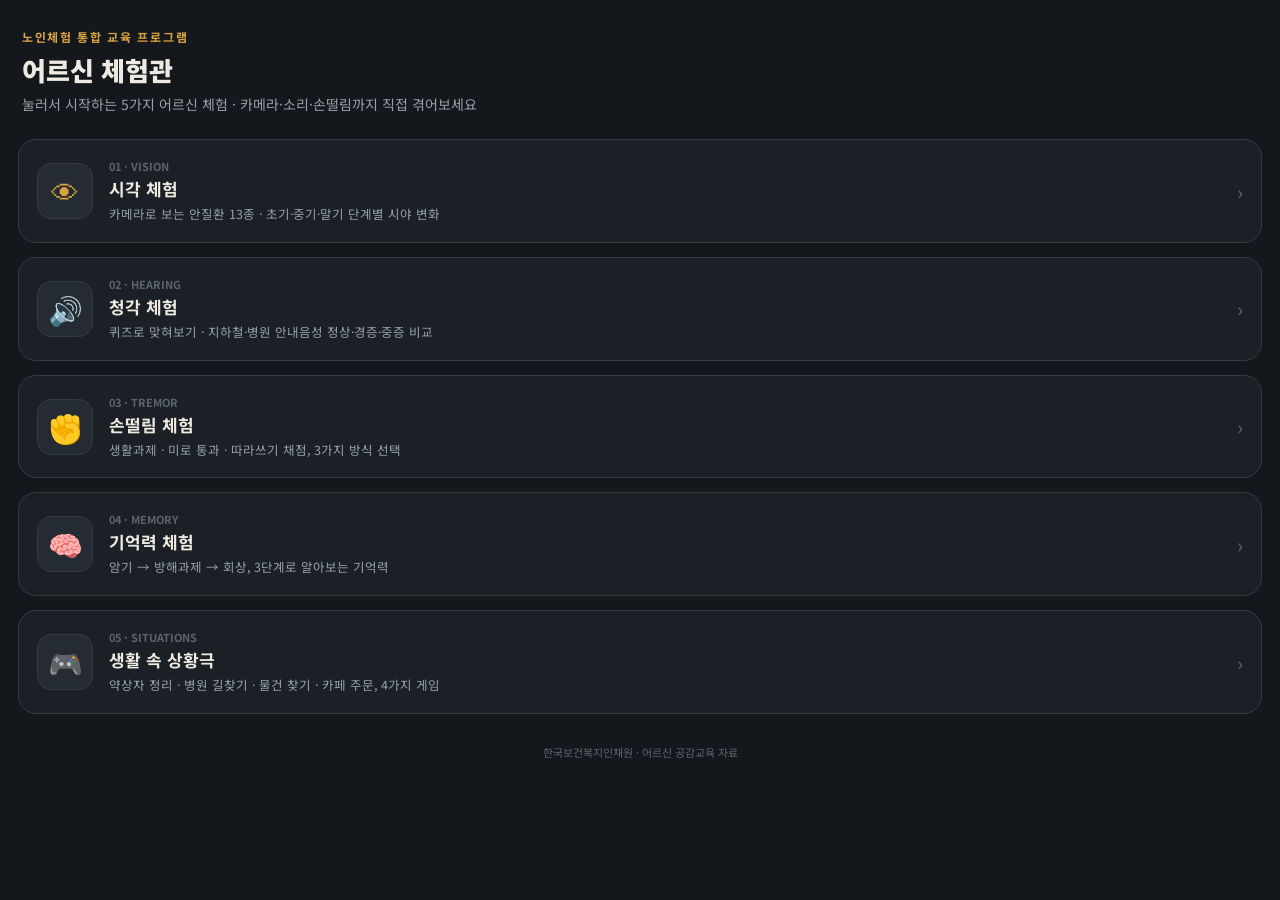
==== index.html @ fb1767cb "Add files via upload" ====
<!DOCTYPE html>
<html lang="ko">
<head>
<meta charset="UTF-8">
<meta name="viewport" content="width=device-width, initial-scale=1, maximum-scale=1, user-scalable=no, viewport-fit=cover">
<meta name="apple-mobile-web-app-capable" content="yes">
<meta name="apple-mobile-web-app-status-bar-style" content="black-translucent">
<meta name="apple-mobile-web-app-title" content="어르신 체험관">
<meta name="theme-color" content="#14181C">
<title>어르신 체험관 · 노인체험 교육 통합 프로그램</title>
<link rel="preconnect" href="https://fonts.googleapis.com">
<link rel="preconnect" href="https://fonts.gstatic.com" crossorigin>
<link href="https://fonts.googleapis.com/css2?family=Noto+Sans+KR:wght@400;500;700;900&family=JetBrains+Mono:wght@400;500;700&display=swap" rel="stylesheet">
<link rel="stylesheet" href="assets/css/theme.css">
<style>
  html,body{ overflow-y:auto; overscroll-behavior-y:contain; }
  #app{ min-height:100%; display:flex; flex-direction:column; padding-top:var(--safe-top); padding-bottom:calc(24px + var(--safe-bottom)); }

  header{ padding:28px 22px 18px; }
  .eyebrow{ font-size:12px; letter-spacing:.14em; color:var(--amber); font-weight:700; }
  h1{ margin:8px 0 6px; font-size:26px; font-weight:900; line-height:1.3; }
  .sub{ font-size:14px; color:var(--ink-dim); line-height:1.6; }

  .grid{ padding:6px 18px 10px; display:flex; flex-direction:column; gap:14px; }

  .card{
    position:relative; display:flex; align-items:center; gap:16px;
    background:var(--bg-panel); border:1px solid var(--line); border-radius:18px;
    padding:18px 18px; overflow:hidden;
  }
  .card:active{ background:var(--bg-panel-2); }
  .card .icon{
    flex:0 0 auto; width:56px; height:56px; border-radius:14px;
    display:flex; align-items:center; justify-content:center; font-size:28px;
    background:var(--bg-panel-2); border:1px solid var(--line);
  }
  .card .body{ flex:1; min-width:0; }
  .card .num{ font-size:11px; color:var(--ink-faint); font-weight:700; }
  .card .title{ font-size:17px; font-weight:700; margin:2px 0 4px; }
  .card .desc{ font-size:12.5px; color:var(--ink-dim); line-height:1.5; }
  .card .chev{ flex:0 0 auto; font-size:20px; color:var(--ink-faint); }

  .c1 .icon{ color:var(--amber); }
  .c2 .icon{ color:var(--sage); }
  .c3 .icon{ color:var(--brick); }
  .c4 .icon{ color:#8FAEDB; }
  .c5 .icon{ color:#C9A8E0; }

  footer{ padding:20px 22px 0; font-size:11px; color:var(--ink-faint); text-align:center; }
</style>
</head>
<body>
<div id="app">
  <header>
    <div class="eyebrow">노인체험 통합 교육 프로그램</div>
    <h1>어르신 체험관</h1>
    <div class="sub">눌러서 시작하는 5가지 어르신 체험 &middot; 카메라·소리·손떨림까지 직접 겪어보세요</div>
  </header>

  <div class="grid">
    <a class="card c1" href="vision.html">
      <div class="icon">&#128065;</div>
      <div class="body">
        <div class="num">01 · VISION</div>
        <div class="title">시각 체험</div>
        <div class="desc">카메라로 보는 안질환 13종 &middot; 초기·중기·말기 단계별 시야 변화</div>
      </div>
      <div class="chev">&#8250;</div>
    </a>

    <a class="card c2" href="hearing.html">
      <div class="icon">&#128266;</div>
      <div class="body">
        <div class="num">02 · HEARING</div>
        <div class="title">청각 체험</div>
        <div class="desc">퀴즈로 맞혀보기 &middot; 지하철·병원 안내음성 정상·경증·중증 비교</div>
      </div>
      <div class="chev">&#8250;</div>
    </a>

    <a class="card c3" href="tremor.html">
      <div class="icon">&#9994;</div>
      <div class="body">
        <div class="num">03 · TREMOR</div>
        <div class="title">손떨림 체험</div>
        <div class="desc">생활과제 · 미로 통과 · 따라쓰기 채점, 3가지 방식 선택</div>
      </div>
      <div class="chev">&#8250;</div>
    </a>

    <a class="card c4" href="memory.html">
      <div class="icon">&#129504;</div>
      <div class="body">
        <div class="num">04 · MEMORY</div>
        <div class="title">기억력 체험</div>
        <div class="desc">암기 &rarr; 방해과제 &rarr; 회상, 3단계로 알아보는 기억력</div>
      </div>
      <div class="chev">&#8250;</div>
    </a>

    <a class="card c5" href="games.html">
      <div class="icon">&#127918;</div>
      <div class="body">
        <div class="num">05 · SITUATIONS</div>
        <div class="title">생활 속 상황극</div>
        <div class="desc">약상자 정리 · 병원 길찾기 · 물건 찾기 · 카페 주문, 4가지 게임</div>
      </div>
      <div class="chev">&#8250;</div>
    </a>
  </div>

  <footer>한국보건복지인재원 &middot; 어르신 공감교육 자료</footer>
</div>
</body>
</html>
---- assets/css/theme.css ----
:root{
  --bg-deep:#14181C;
  --bg-panel:#1B2026;
  --bg-panel-2:#242B32;
  --ink:#EEEAE2;
  --ink-dim:#94A0AA;
  --ink-faint:#5B646D;
  --amber:#D9A441;
  --amber-dim:#8A6C33;
  --brick:#B0574A;
  --sage:#7A9471;
  --line:#333B43;
  --safe-top: env(safe-area-inset-top, 0px);
  --safe-bottom: env(safe-area-inset-bottom, 0px);
}
*{box-sizing:border-box; -webkit-tap-highlight-color:transparent;}
html,body{
  margin:0; padding:0; width:100%; height:100%;
  background:var(--bg-deep); color:var(--ink);
  font-family:'Noto Sans KR',sans-serif;
  overscroll-behavior:none;
}
.mono{ font-family:'JetBrains Mono',monospace; }
a{color:inherit;text-decoration:none;}
button{font-family:inherit;}
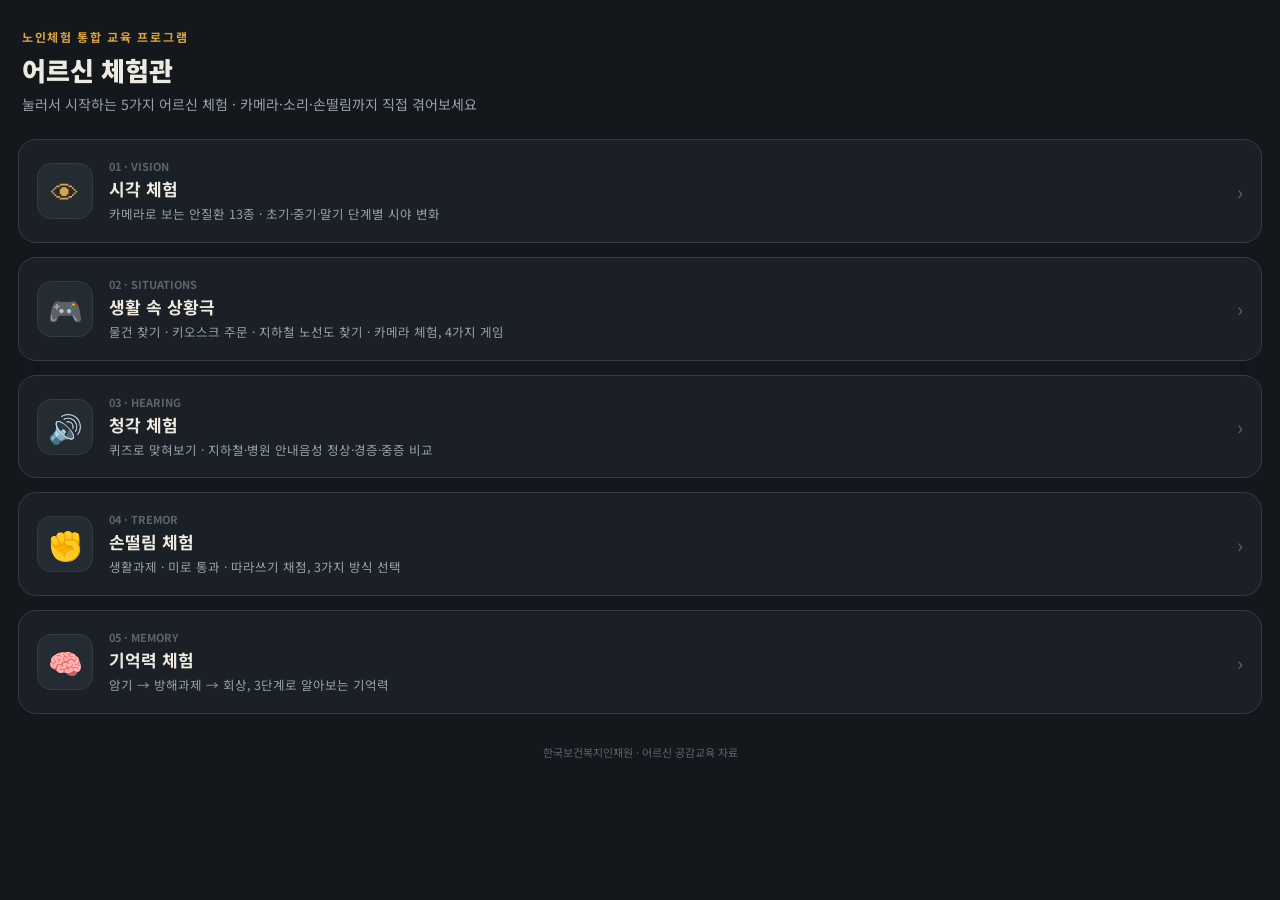
==== commit 1a2bf4fb: "Add files via upload" ====
--- a/index.html
+++ b/index.html
@@ -68,10 +68,20 @@
       <div class="chev">&#8250;</div>
     </a>
 
+    <a class="card c5" href="games.html">
+      <div class="icon">&#127918;</div>
+      <div class="body">
+        <div class="num">02 · SITUATIONS</div>
+        <div class="title">생활 속 상황극</div>
+        <div class="desc">물건 찾기 · 키오스크 주문 · 지하철 노선도 찾기 · 카메라 체험, 4가지 게임</div>
+      </div>
+      <div class="chev">&#8250;</div>
+    </a>
+
     <a class="card c2" href="hearing.html">
       <div class="icon">&#128266;</div>
       <div class="body">
-        <div class="num">02 · HEARING</div>
+        <div class="num">03 · HEARING</div>
         <div class="title">청각 체험</div>
         <div class="desc">퀴즈로 맞혀보기 &middot; 지하철·병원 안내음성 정상·경증·중증 비교</div>
       </div>
@@ -81,7 +91,7 @@
     <a class="card c3" href="tremor.html">
       <div class="icon">&#9994;</div>
       <div class="body">
-        <div class="num">03 · TREMOR</div>
+        <div class="num">04 · TREMOR</div>
         <div class="title">손떨림 체험</div>
         <div class="desc">생활과제 · 미로 통과 · 따라쓰기 채점, 3가지 방식 선택</div>
       </div>
@@ -91,19 +101,9 @@
     <a class="card c4" href="memory.html">
       <div class="icon">&#129504;</div>
       <div class="body">
-        <div class="num">04 · MEMORY</div>
+        <div class="num">05 · MEMORY</div>
         <div class="title">기억력 체험</div>
         <div class="desc">암기 &rarr; 방해과제 &rarr; 회상, 3단계로 알아보는 기억력</div>
-      </div>
-      <div class="chev">&#8250;</div>
-    </a>
-
-    <a class="card c5" href="games.html">
-      <div class="icon">&#127918;</div>
-      <div class="body">
-        <div class="num">05 · SITUATIONS</div>
-        <div class="title">생활 속 상황극</div>
-        <div class="desc">약상자 정리 · 병원 길찾기 · 물건 찾기 · 카페 주문, 4가지 게임</div>
       </div>
       <div class="chev">&#8250;</div>
     </a>
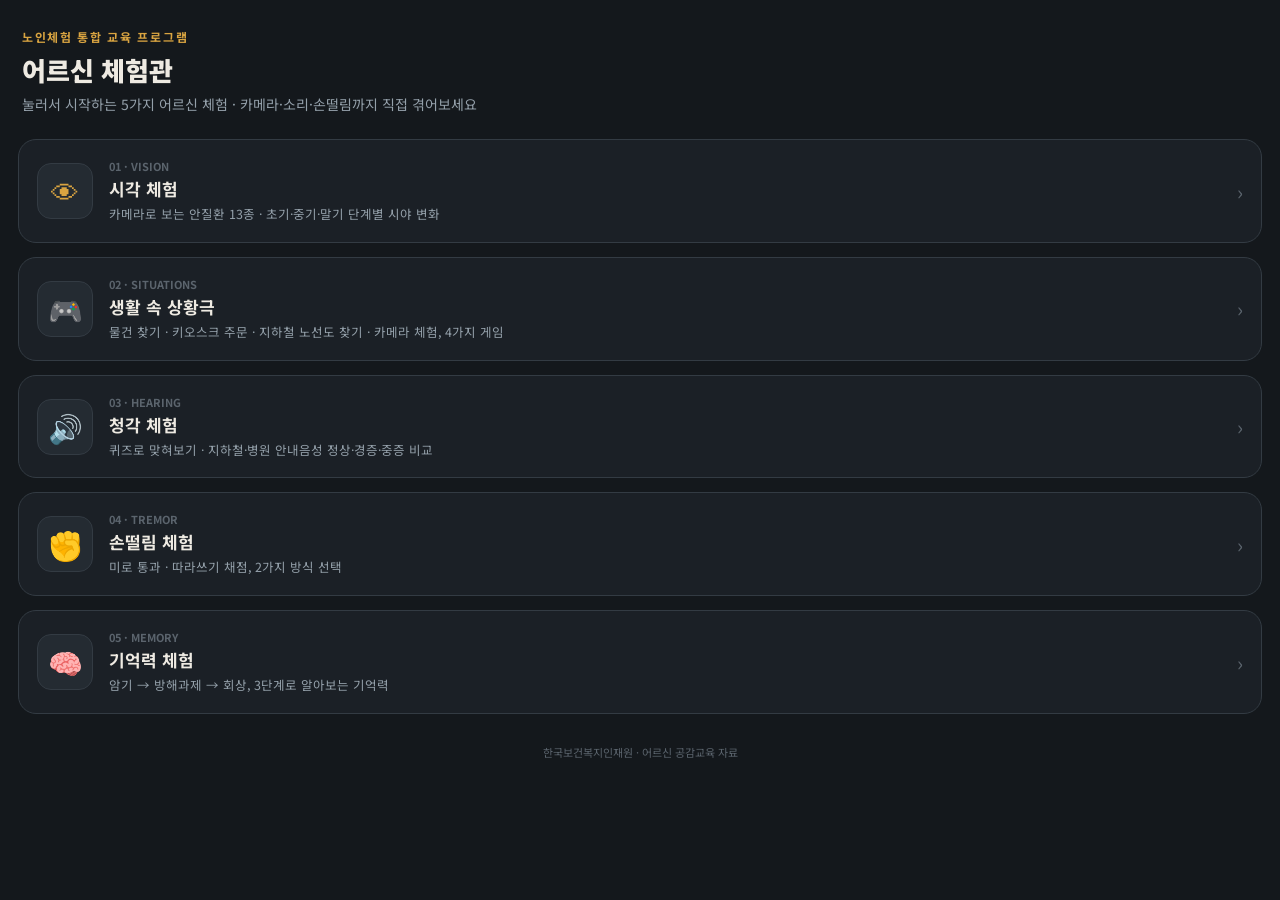
==== commit 23ebfdaf: "Fix hearing experience: duplicate level selector, spoiler text, mixed quiz Several issues reported a" ====
--- a/index.html
+++ b/index.html
@@ -93,7 +93,7 @@
       <div class="body">
         <div class="num">04 · TREMOR</div>
         <div class="title">손떨림 체험</div>
-        <div class="desc">생활과제 · 미로 통과 · 따라쓰기 채점, 3가지 방식 선택</div>
+        <div class="desc">미로 통과 · 따라쓰기 채점, 2가지 방식 선택</div>
       </div>
       <div class="chev">&#8250;</div>
     </a>
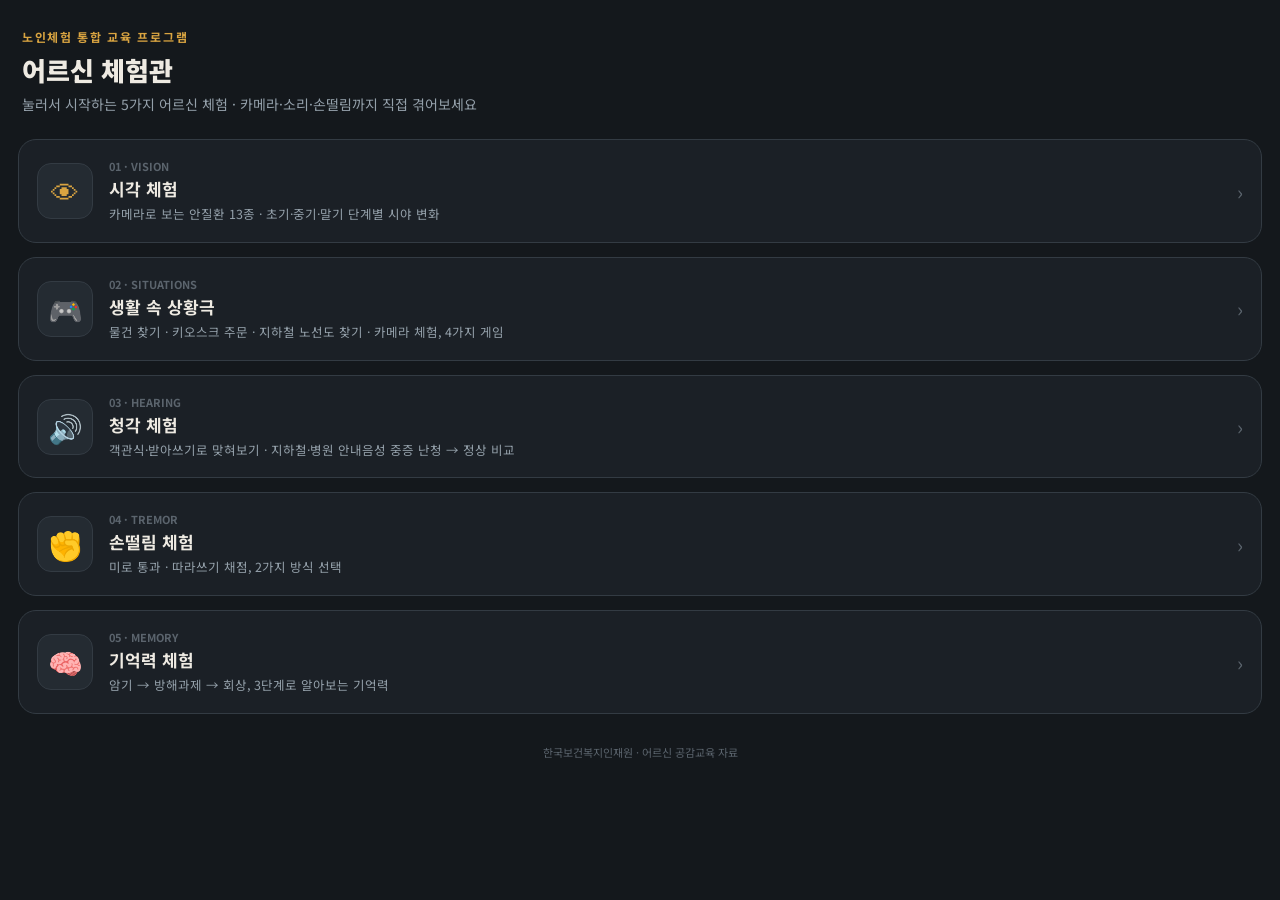
==== commit de768745: "Hearing: severe-then-normal flow with multiple-choice + dictation per announcement Compared against " ====
--- a/index.html
+++ b/index.html
@@ -83,7 +83,7 @@
       <div class="body">
         <div class="num">03 · HEARING</div>
         <div class="title">청각 체험</div>
-        <div class="desc">퀴즈로 맞혀보기 &middot; 지하철·병원 안내음성 정상·경증·중증 비교</div>
+        <div class="desc">객관식·받아쓰기로 맞혀보기 &middot; 지하철·병원 안내음성 중증 난청 → 정상 비교</div>
       </div>
       <div class="chev">&#8250;</div>
     </a>
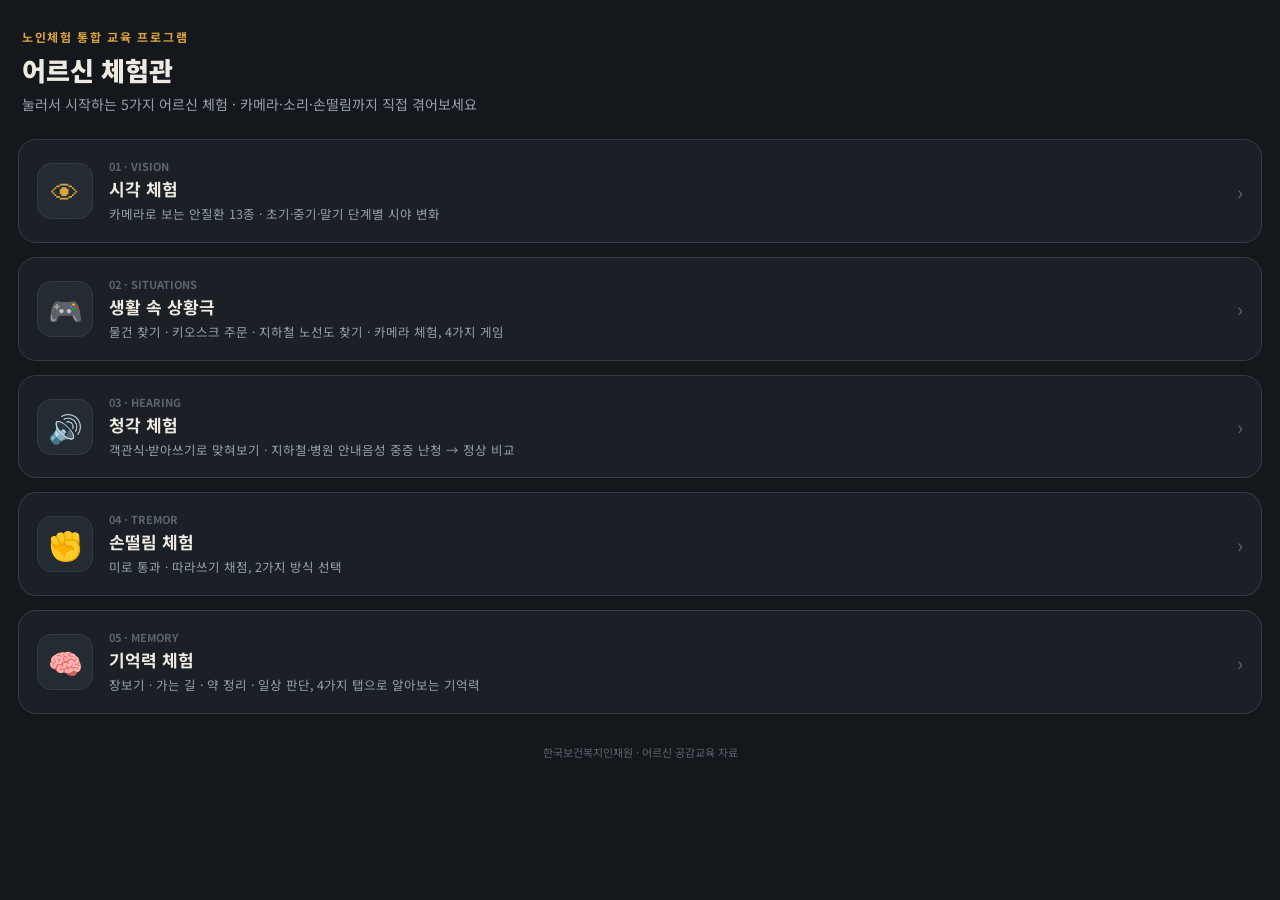
==== commit 36d1ee7d: "Memory: split into four tabs and add a daily-judgment experience Compared against the reference cogn" ====
--- a/index.html
+++ b/index.html
@@ -103,7 +103,7 @@
       <div class="body">
         <div class="num">05 · MEMORY</div>
         <div class="title">기억력 체험</div>
-        <div class="desc">암기 &rarr; 방해과제 &rarr; 회상, 3단계로 알아보는 기억력</div>
+        <div class="desc">장보기 · 가는 길 · 약 정리 · 일상 판단, 4가지 탭으로 알아보는 기억력</div>
       </div>
       <div class="chev">&#8250;</div>
     </a>
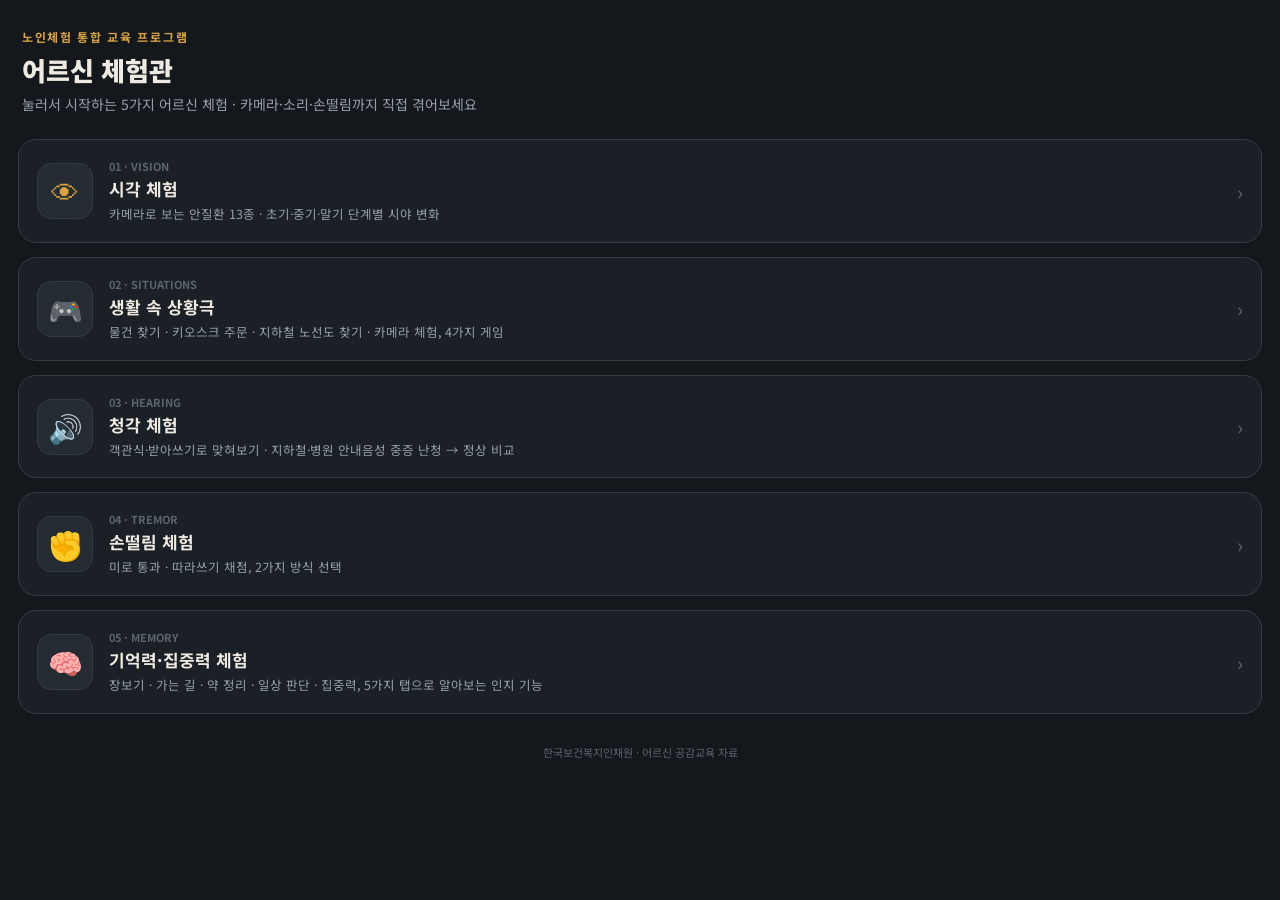
==== commit d19ffe67: "Memory: add a focus (Stroop) tab as the fifth experience - New 🎨 집중력 tab: pick the ink colour, not t" ====
--- a/index.html
+++ b/index.html
@@ -102,8 +102,8 @@
       <div class="icon">&#129504;</div>
       <div class="body">
         <div class="num">05 · MEMORY</div>
-        <div class="title">기억력 체험</div>
-        <div class="desc">장보기 · 가는 길 · 약 정리 · 일상 판단, 4가지 탭으로 알아보는 기억력</div>
+        <div class="title">기억력·집중력 체험</div>
+        <div class="desc">장보기 · 가는 길 · 약 정리 · 일상 판단 · 집중력, 5가지 탭으로 알아보는 인지 기능</div>
       </div>
       <div class="chev">&#8250;</div>
     </a>
